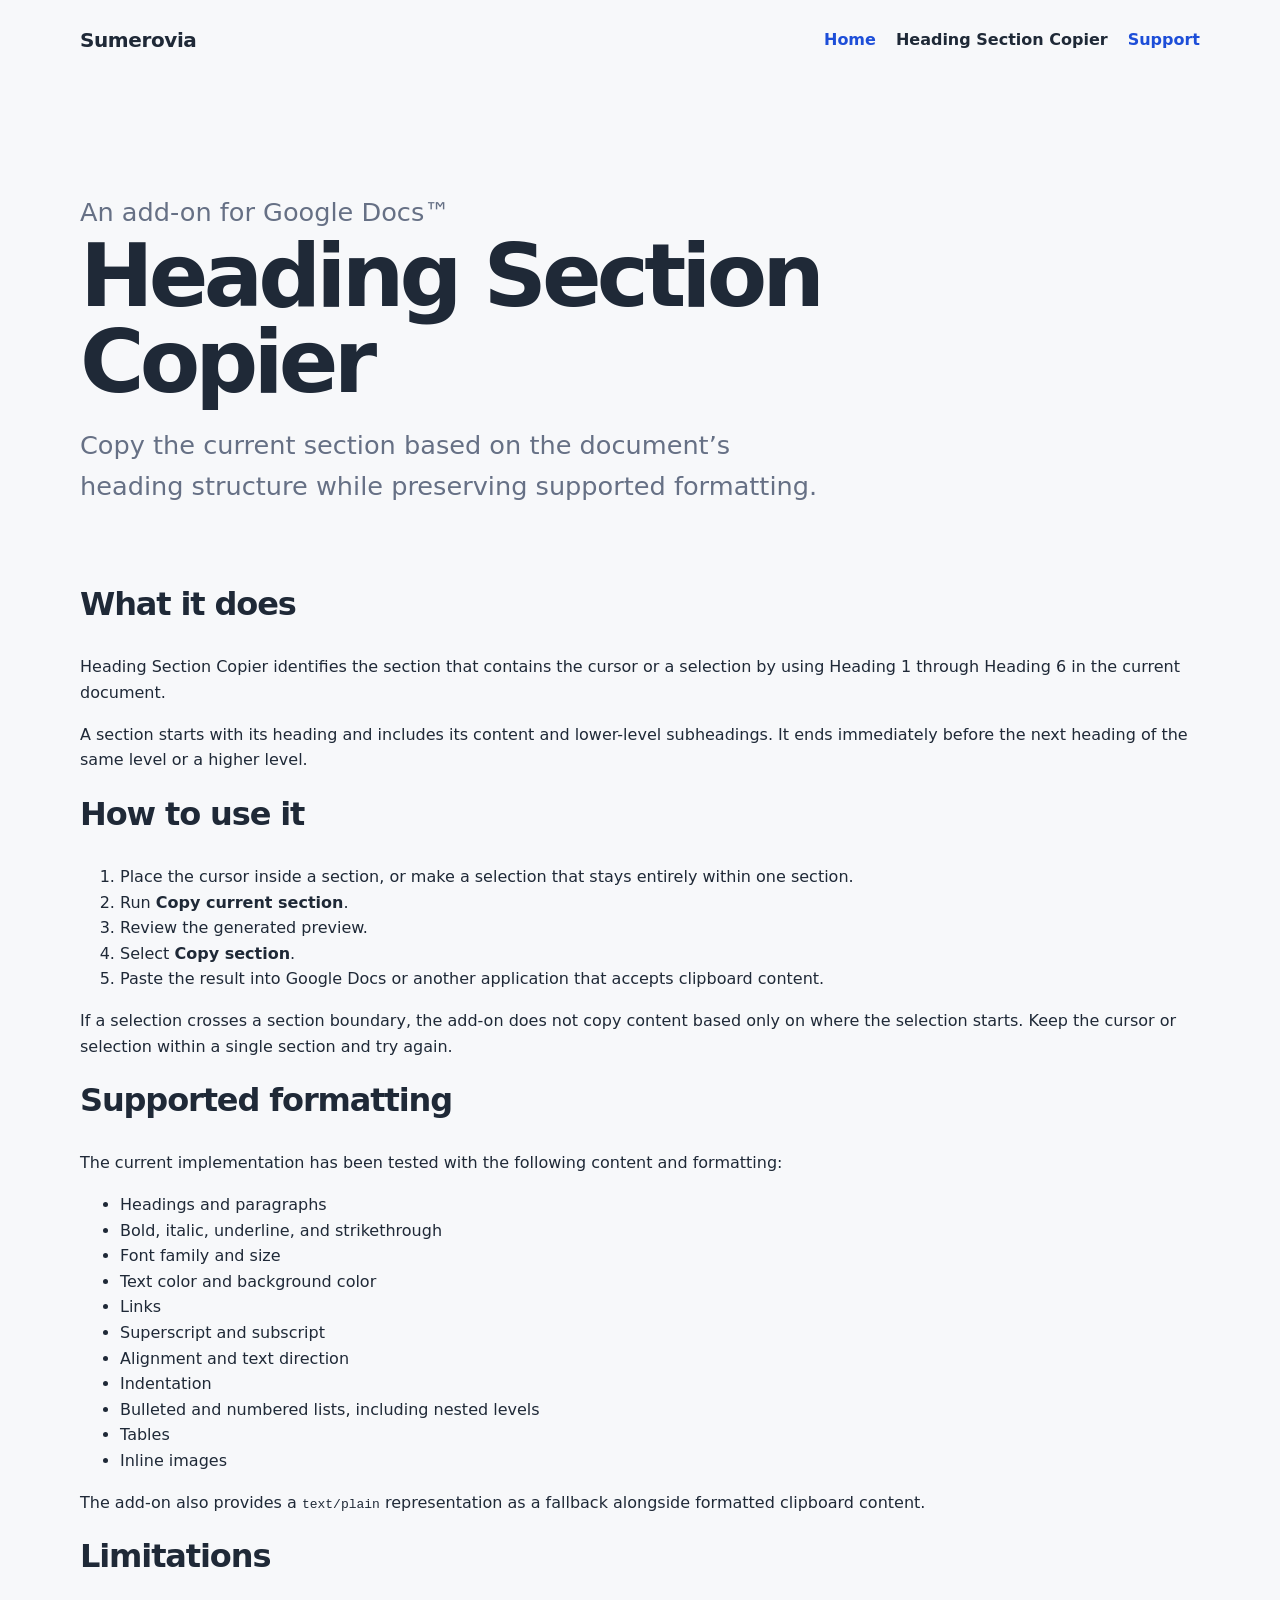
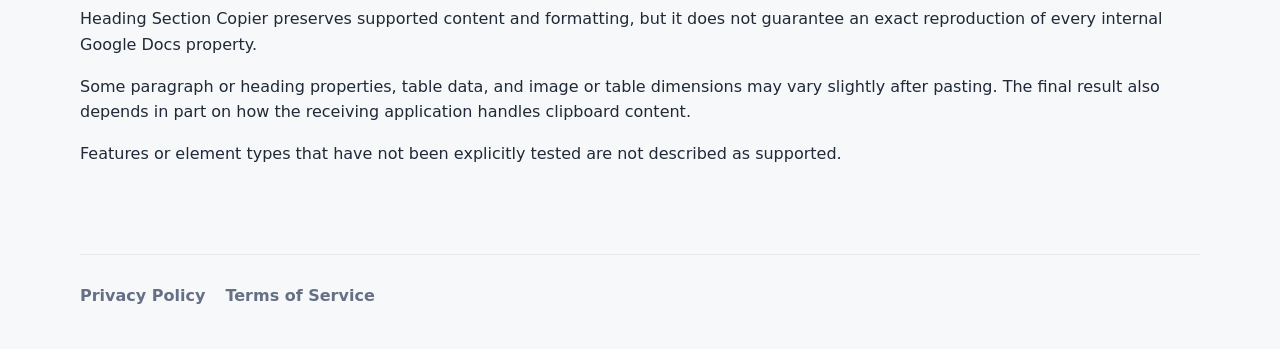
==== heading-section-copier/index.html @ 84217410 "Add Heading Section Copier product page" ====
<!DOCTYPE html>
<html lang="en">
<head>
  <meta charset="UTF-8">
  <meta name="viewport" content="width=device-width, initial-scale=1.0">

  <title>Heading Section Copier</title>

  <meta
    name="description"
    content="Heading Section Copier is an add-on for Google Docs™ that copies the current section based on the document’s heading structure while preserving supported formatting."
  >

  <link rel="stylesheet" href="/assets/css/styles.css">
</head>

<body>
  <header>
    <nav aria-label="Main navigation">
      <a href="/" aria-label="Sumerovia home">Sumerovia</a>

      <div>
        <a href="/">Home</a>
        <a href="/heading-section-copier/" aria-current="page">Heading Section Copier</a>
        <a href="/support/">Support</a>
      </div>
    </nav>
  </header>

  <main>
    <section>
      <p>An add-on for Google Docs™</p>
      <h1>Heading Section Copier</h1>
      <p>
        Copy the current section based on the document’s heading structure
        while preserving supported formatting.
      </p>
    </section>

    <section>
      <h2>What it does</h2>

      <p>
        Heading Section Copier identifies the section that contains the cursor
        or a selection by using Heading 1 through Heading 6 in the current
        document.
      </p>

      <p>
        A section starts with its heading and includes its content and
        lower-level subheadings. It ends immediately before the next heading
        of the same level or a higher level.
      </p>
    </section>

    <section>
      <h2>How to use it</h2>

      <ol>
        <li>
          Place the cursor inside a section, or make a selection that stays
          entirely within one section.
        </li>
        <li>Run <strong>Copy current section</strong>.</li>
        <li>Review the generated preview.</li>
        <li>Select <strong>Copy section</strong>.</li>
        <li>
          Paste the result into Google Docs or another application that accepts
          clipboard content.
        </li>
      </ol>

      <p>
        If a selection crosses a section boundary, the add-on does not copy
        content based only on where the selection starts. Keep the cursor or
        selection within a single section and try again.
      </p>
    </section>

    <section>
      <h2>Supported formatting</h2>

      <p>
        The current implementation has been tested with the following content
        and formatting:
      </p>

      <ul>
        <li>Headings and paragraphs</li>
        <li>Bold, italic, underline, and strikethrough</li>
        <li>Font family and size</li>
        <li>Text color and background color</li>
        <li>Links</li>
        <li>Superscript and subscript</li>
        <li>Alignment and text direction</li>
        <li>Indentation</li>
        <li>Bulleted and numbered lists, including nested levels</li>
        <li>Tables</li>
        <li>Inline images</li>
      </ul>

      <p>
        The add-on also provides a <code>text/plain</code> representation as a
        fallback alongside formatted clipboard content.
      </p>
    </section>

    <section>
      <h2>Limitations</h2>

      <p>
        Heading Section Copier preserves supported content and formatting, but
        it does not guarantee an exact reproduction of every internal Google
        Docs property.
      </p>

      <p>
        Some paragraph or heading properties, table data, and image or table
        dimensions may vary slightly after pasting. The final result also
        depends in part on how the receiving application handles clipboard
        content.
      </p>

      <p>
        Features or element types that have not been explicitly tested are not
        described as supported.
      </p>
    </section>
  </main>

  <footer>
    <nav aria-label="Legal">
      <a href="/privacy/">Privacy Policy</a>
      <a href="/terms/">Terms of Service</a>
    </nav>
  </footer>
</body>
</html>
---- assets/css/styles.css ----
:root {
  --bg: #f7f8fa;
  --surface: #ffffff;
  --text: #1f2937;
  --muted: #667085;
  --border: #e5e7eb;
  --accent: #1d4ed8;
  --accent-hover: #1e40af;
  --max-width: 1120px;
  --radius: 16px;
  --shadow: 0 12px 32px rgba(15, 23, 42, 0.08);
}

* {
  box-sizing: border-box;
}

html {
  scroll-behavior: smooth;
}

body {
  margin: 0;
  background: var(--bg);
  color: var(--text);
  font-family:
    Inter,
    ui-sans-serif,
    system-ui,
    -apple-system,
    BlinkMacSystemFont,
    "Segoe UI",
    sans-serif;
  line-height: 1.6;
}

a {
  color: var(--accent);
  text-decoration: none;
}

a:hover {
  color: var(--accent-hover);
}

header,
main,
footer {
  width: min(100% - 32px, var(--max-width));
  margin-inline: auto;
}

header {
  padding: 24px 0;
}

header nav {
  display: flex;
  align-items: center;
  justify-content: space-between;
  gap: 24px;
}

header nav > a:first-child {
  color: var(--text);
  font-size: 1.25rem;
  font-weight: 700;
  letter-spacing: -0.02em;
}

header nav > div {
  display: flex;
  flex-wrap: wrap;
  gap: 20px;
}

header nav a {
  font-weight: 600;
}

header nav a[aria-current="page"] {
  color: var(--text);
}

main {
  padding: 56px 0 72px;
}

main > section:first-child {
  max-width: 760px;
  padding: 56px 0 72px;
}

h1,
h2,
h3,
p {
  margin-top: 0;
}

h1 {
  margin-bottom: 20px;
  font-size: clamp(3rem, 9vw, 5.5rem);
  line-height: 0.98;
  letter-spacing: -0.055em;
}

main > section:first-child p {
  margin-bottom: 0;
  color: var(--muted);
  font-size: clamp(1.2rem, 3vw, 1.6rem);
}

h2 {
  margin-bottom: 24px;
  font-size: 2rem;
  letter-spacing: -0.035em;
}

article {
  max-width: 720px;
  padding: 32px;
  background: var(--surface);
  border: 1px solid var(--border);
  border-radius: var(--radius);
  box-shadow: var(--shadow);
}

article h3 {
  margin-bottom: 10px;
  font-size: 1.5rem;
  letter-spacing: -0.025em;
}

article p {
  color: var(--muted);
}

article p:last-of-type {
  margin-bottom: 24px;
}

article > a {
  display: inline-flex;
  align-items: center;
  min-height: 44px;
  padding: 10px 16px;
  color: #ffffff;
  background: var(--accent);
  border-radius: 10px;
  font-weight: 700;
}

article > a:hover {
  color: #ffffff;
  background: var(--accent-hover);
}

footer {
  padding: 28px 0 40px;
  border-top: 1px solid var(--border);
}

footer nav {
  display: flex;
  flex-wrap: wrap;
  gap: 20px;
}

footer a {
  color: var(--muted);
  font-weight: 600;
}

footer a:hover {
  color: var(--text);
}

a:focus-visible {
  outline: 3px solid rgba(29, 78, 216, 0.35);
  outline-offset: 3px;
}

@media (max-width: 720px) {
  header nav {
    align-items: flex-start;
    flex-direction: column;
  }

  header nav > div {
    gap: 14px 18px;
  }

  main {
    padding-top: 20px;
  }

  main > section:first-child {
    padding: 40px 0 56px;
  }

  article {
    padding: 24px;
  }
}
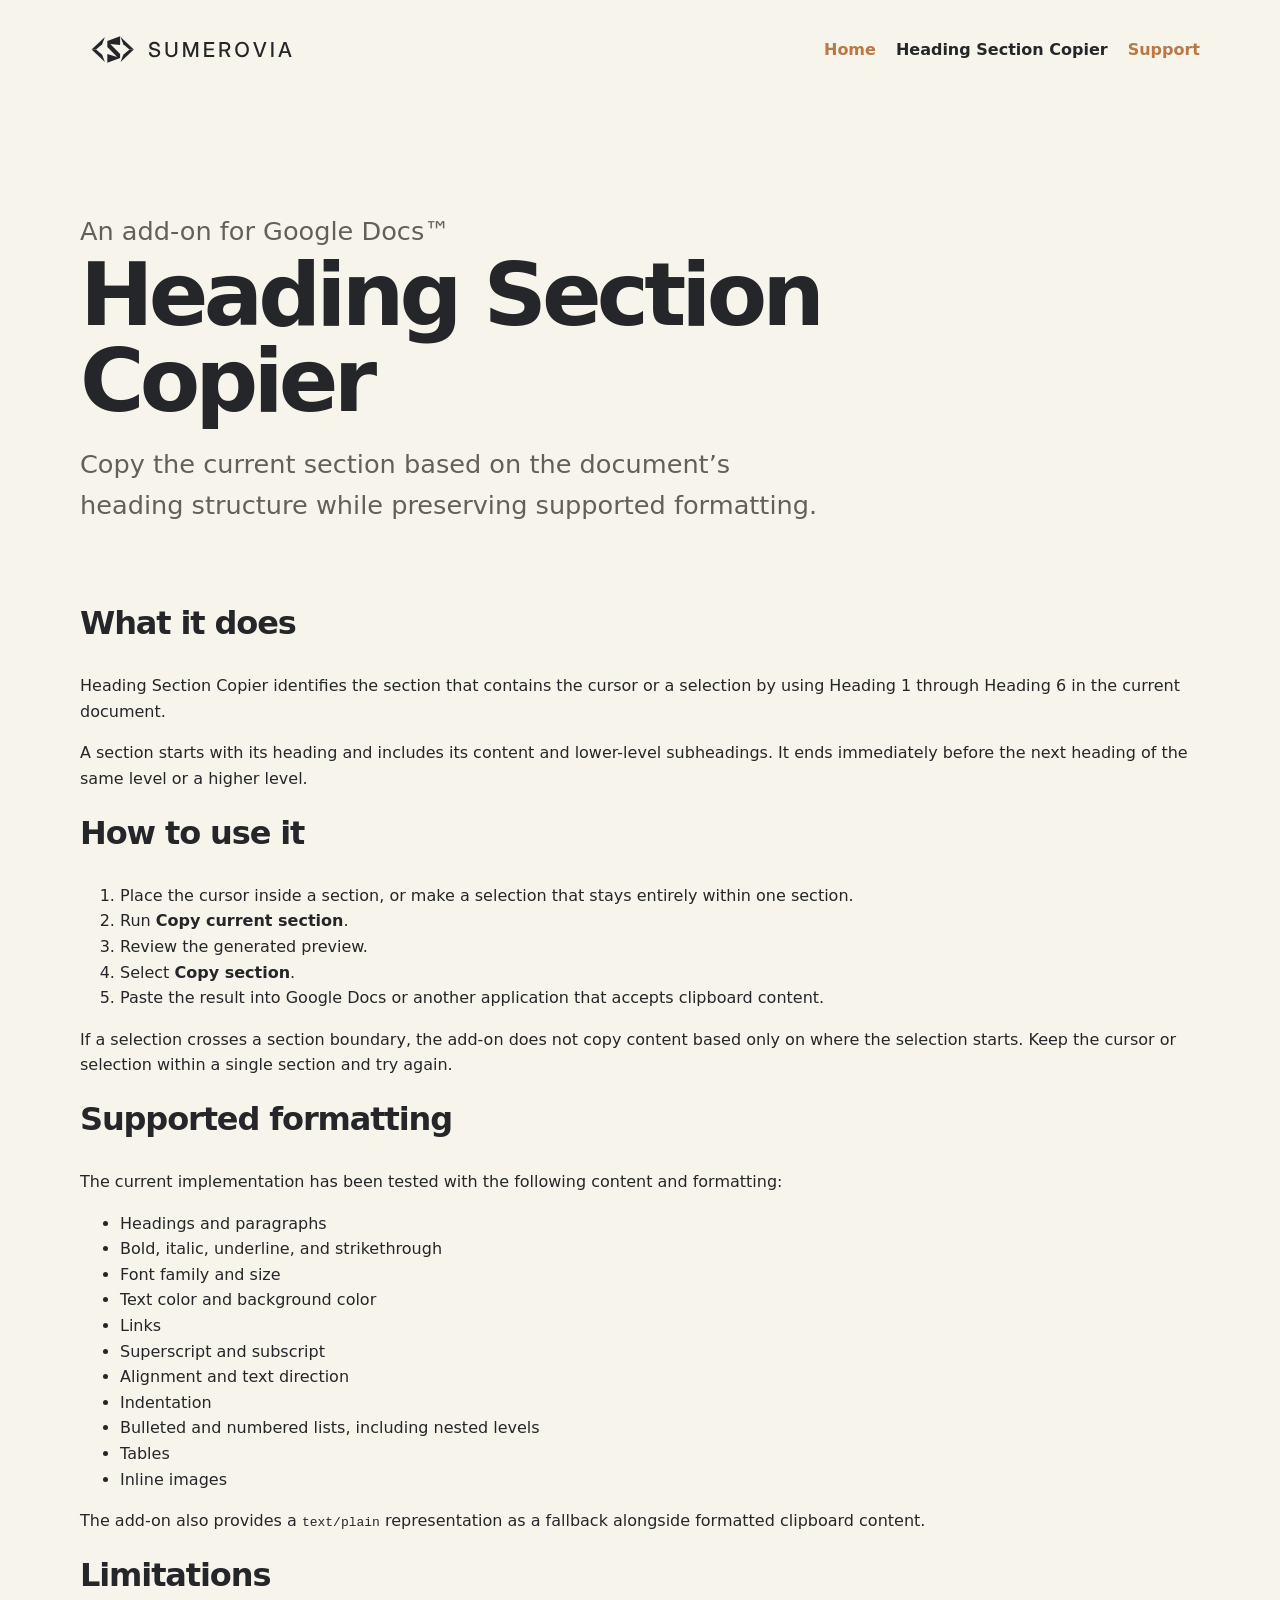
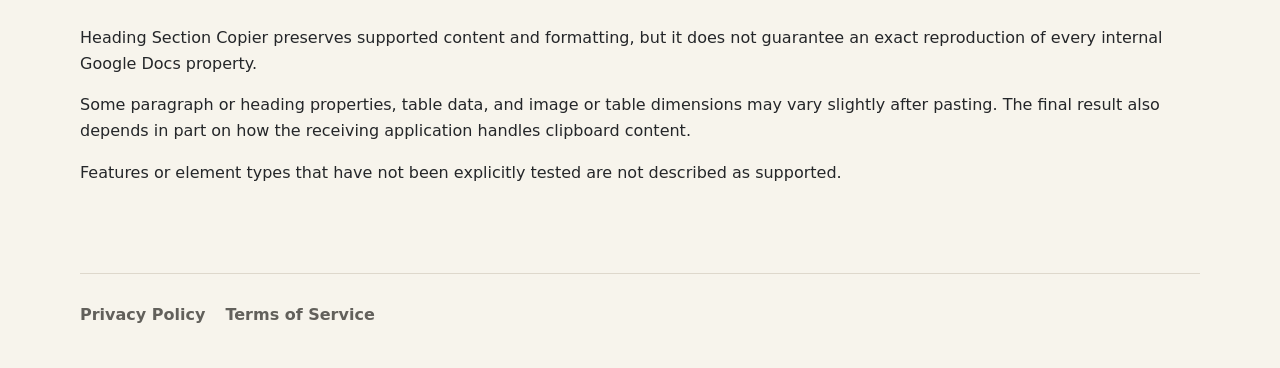
==== commit 2cc357cd: "Preview Sumerovia brand identity on site" ====
--- a/heading-section-copier/index.html
+++ b/heading-section-copier/index.html
@@ -11,13 +11,24 @@
     content="Heading Section Copier is an add-on for Google Docs™ that copies the current section based on the document’s heading structure while preserving supported formatting."
   >
 
+  <link rel="icon" href="/assets/brand/favicon/favicon.ico" sizes="any">
+  <link rel="icon" type="image/png" sizes="16x16" href="/assets/brand/favicon/favicon-16.png">
+  <link rel="icon" type="image/png" sizes="32x32" href="/assets/brand/favicon/favicon-32.png">
   <link rel="stylesheet" href="/assets/css/styles.css">
 </head>
 
 <body>
   <header>
     <nav aria-label="Main navigation">
-      <a href="/" aria-label="Sumerovia home">Sumerovia</a>
+      <a href="/" aria-label="Sumerovia home">
+        <img
+          class="brand-logo"
+          src="/assets/brand/sumerovia-horizontal-charcoal.svg"
+          alt="Sumerovia"
+          width="420"
+          height="104"
+        >
+      </a>
 
       <div>
         <a href="/">Home</a>
--- a/assets/css/styles.css
+++ b/assets/css/styles.css
@@ -1,11 +1,11 @@
 :root {
-  --bg: #f7f8fa;
+  --bg: #f7f4ec;
   --surface: #ffffff;
-  --text: #1f2937;
-  --muted: #667085;
-  --border: #e5e7eb;
-  --accent: #1d4ed8;
-  --accent-hover: #1e40af;
+  --text: #242629;
+  --muted: #62605b;
+  --border: #ded8cc;
+  --accent: #b97845;
+  --accent-hover: #965d33;
   --max-width: 1120px;
   --radius: 16px;
   --shadow: 0 12px 32px rgba(15, 23, 42, 0.08);
@@ -62,10 +62,15 @@
 }
 
 header nav > a:first-child {
-  color: var(--text);
-  font-size: 1.25rem;
-  font-weight: 700;
-  letter-spacing: -0.02em;
+  display: inline-flex;
+  align-items: center;
+  flex: 0 0 auto;
+}
+
+.brand-logo {
+  display: block;
+  width: clamp(168px, 20vw, 220px);
+  height: auto;
 }
 
 header nav > div {
@@ -177,7 +182,7 @@
 }
 
 a:focus-visible {
-  outline: 3px solid rgba(29, 78, 216, 0.35);
+  outline: 3px solid rgba(185, 120, 69, 0.42);
   outline-offset: 3px;
 }
 
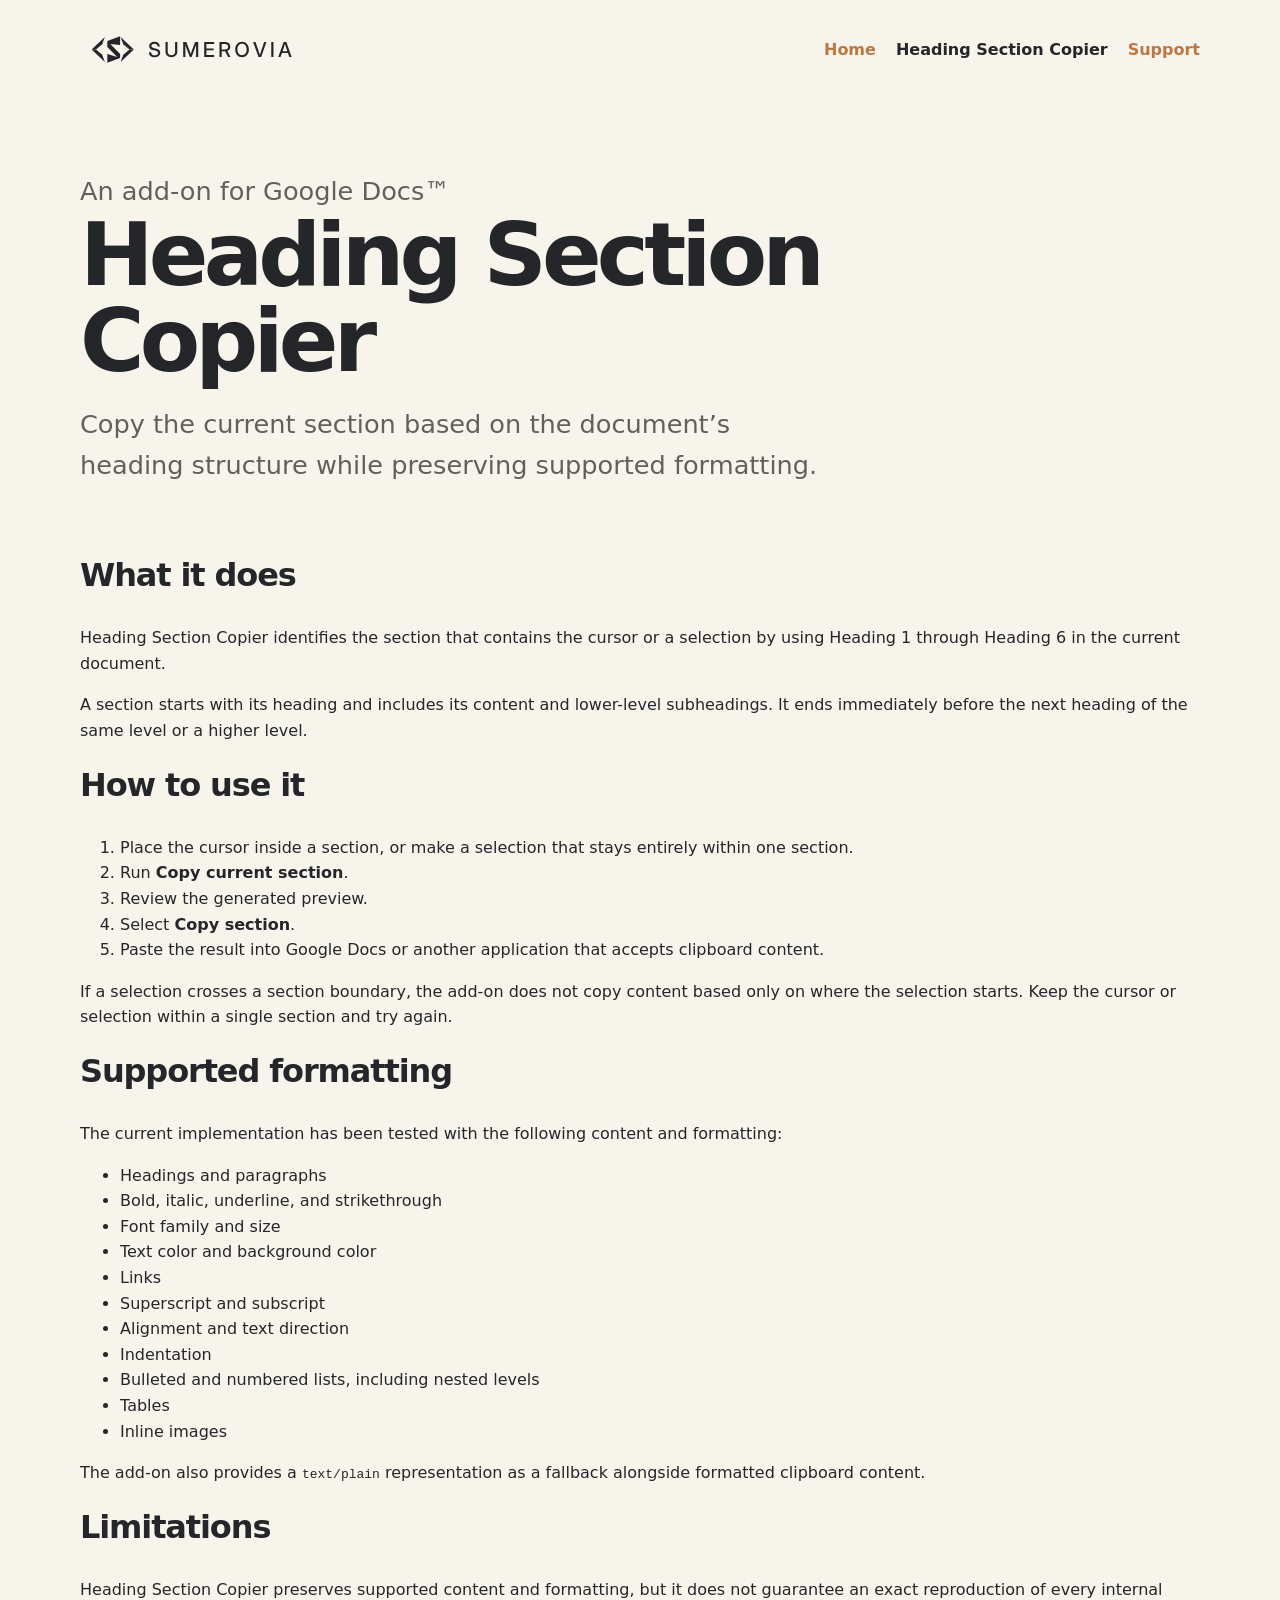
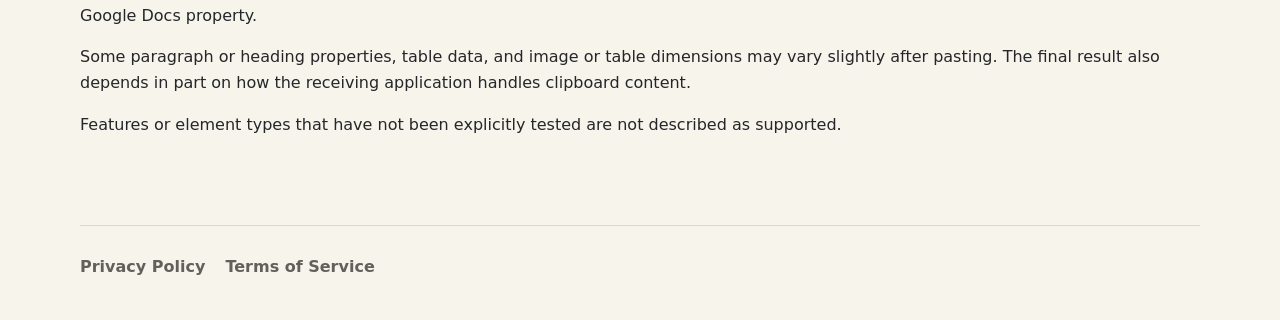
==== commit 5d32ac35: "Improve spacing and support dark mode" ====
--- a/heading-section-copier/index.html
+++ b/heading-section-copier/index.html
@@ -21,13 +21,19 @@
   <header>
     <nav aria-label="Main navigation">
       <a href="/" aria-label="Sumerovia home">
-        <img
-          class="brand-logo"
-          src="/assets/brand/sumerovia-horizontal-charcoal.svg"
-          alt="Sumerovia"
-          width="420"
-          height="104"
-        >
+        <picture>
+          <source
+            srcset="/assets/brand/sumerovia-horizontal-ivory.svg"
+            media="(prefers-color-scheme: dark)"
+          >
+          <img
+            class="brand-logo"
+            src="/assets/brand/sumerovia-horizontal-charcoal.svg"
+            alt="Sumerovia"
+            width="420"
+            height="104"
+          >
+        </picture>
       </a>
 
       <div>
--- a/assets/css/styles.css
+++ b/assets/css/styles.css
@@ -1,4 +1,5 @@
 :root {
+  color-scheme: light dark;
   --bg: #f7f4ec;
   --surface: #ffffff;
   --text: #242629;
@@ -88,12 +89,12 @@
 }
 
 main {
-  padding: 56px 0 72px;
+  padding: 32px 0 72px;
 }
 
 main > section:first-child {
   max-width: 760px;
-  padding: 56px 0 72px;
+  padding: 40px 0 64px;
 }
 
 h1,
@@ -186,6 +187,19 @@
   outline-offset: 3px;
 }
 
+@media (prefers-color-scheme: dark) {
+  :root {
+    --bg: #1f2328;
+    --surface: #242629;
+    --text: #f7f4ec;
+    --muted: #c9c2b6;
+    --border: #46494d;
+    --accent: #d89a68;
+    --accent-hover: #edb98e;
+    --shadow: none;
+  }
+}
+
 @media (max-width: 720px) {
   header nav {
     align-items: flex-start;
@@ -197,11 +211,11 @@
   }
 
   main {
-    padding-top: 20px;
+    padding-top: 12px;
   }
 
   main > section:first-child {
-    padding: 40px 0 56px;
+    padding: 28px 0 48px;
   }
 
   article {
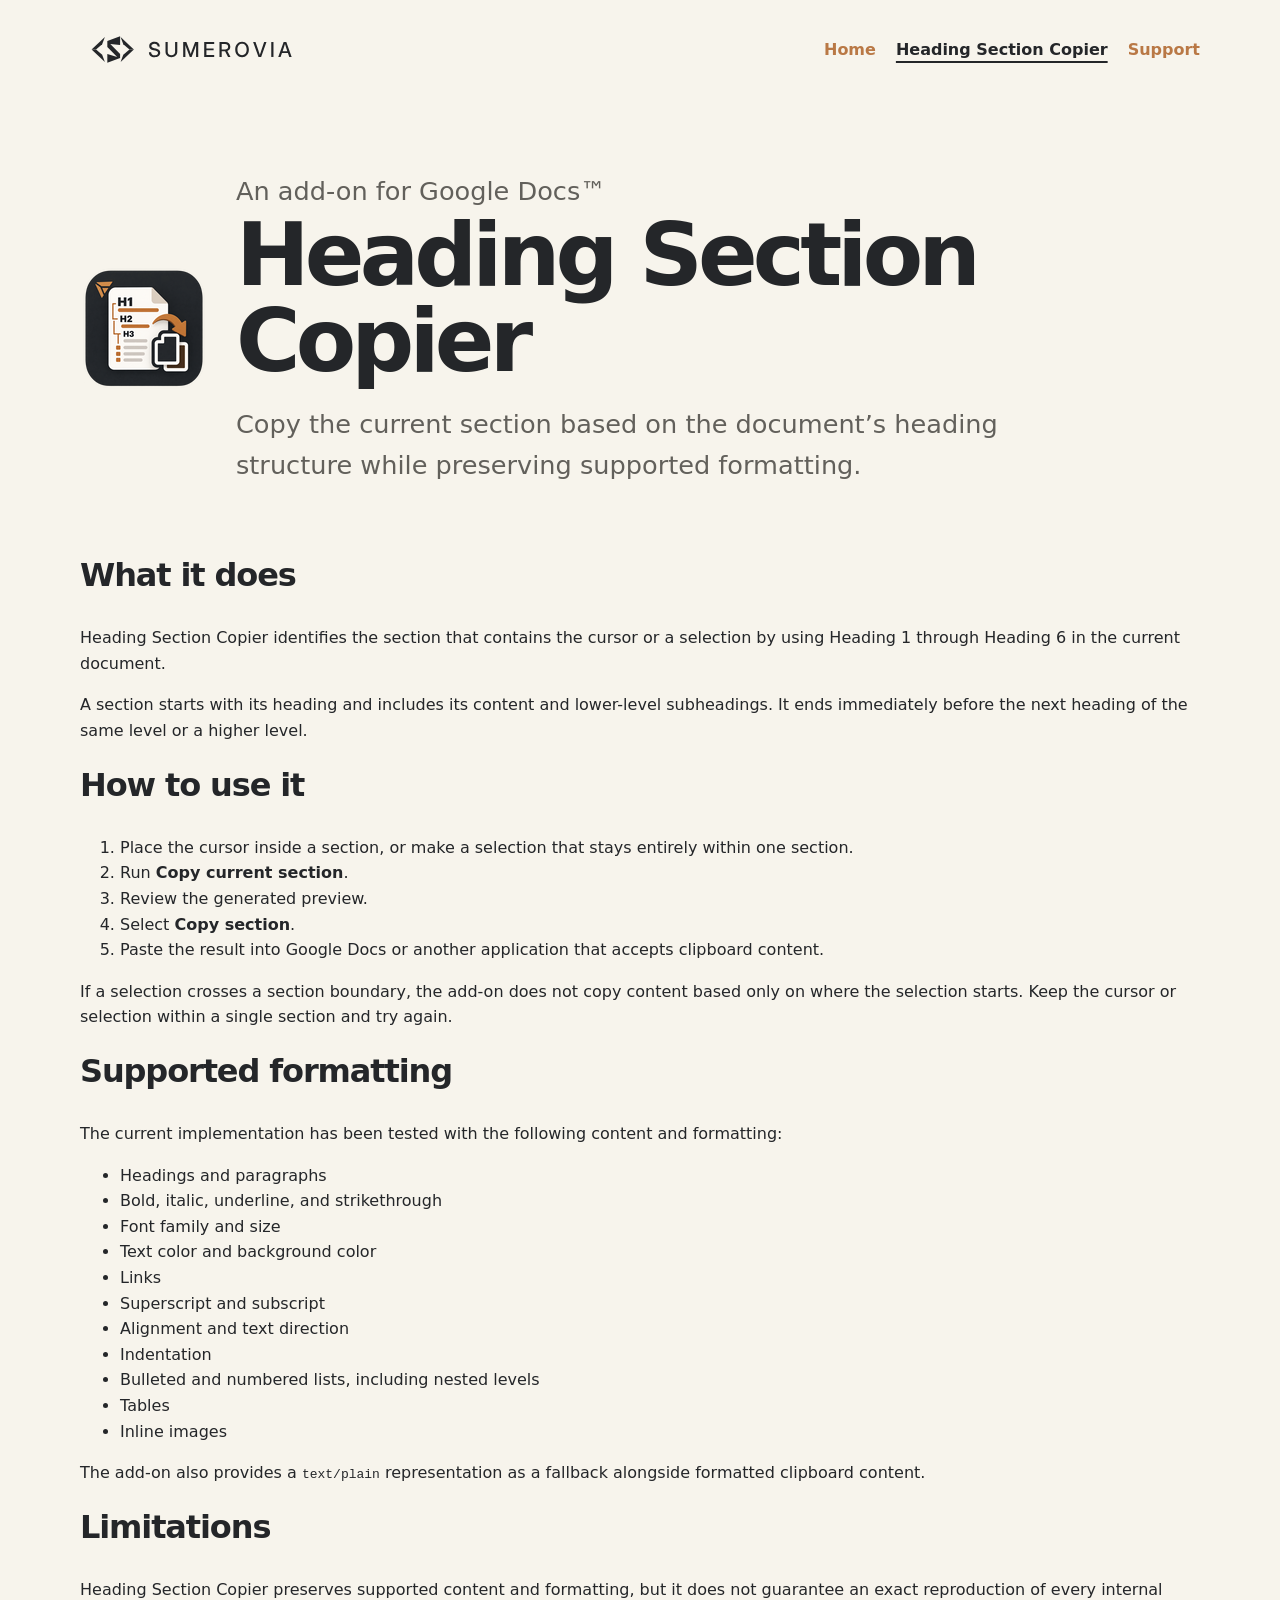
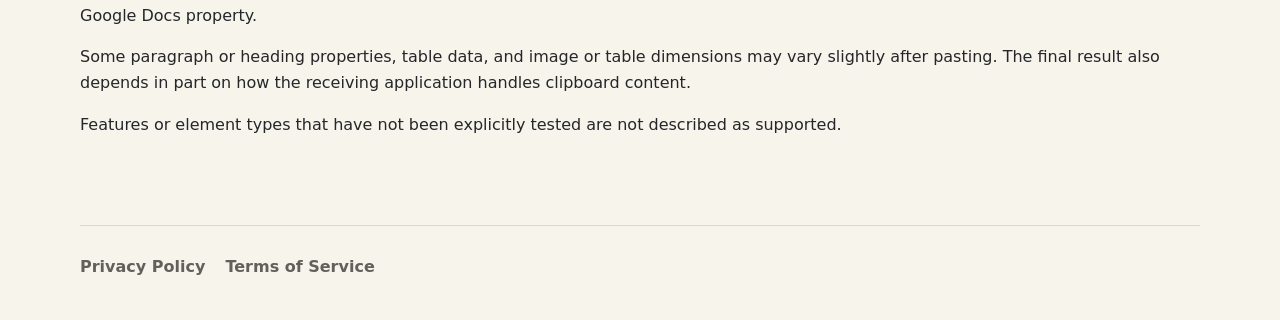
==== commit a8e09528: "Add Heading Section Copier product icon" ====
--- a/heading-section-copier/index.html
+++ b/heading-section-copier/index.html
@@ -45,13 +45,23 @@
   </header>
 
   <main>
-    <section>
-      <p>An add-on for Google Docs™</p>
-      <h1>Heading Section Copier</h1>
-      <p>
-        Copy the current section based on the document’s heading structure
-        while preserving supported formatting.
-      </p>
+    <section class="product-hero">
+      <img
+        class="product-icon"
+        src="/assets/products/heading-section-copier/icon-128.png"
+        alt=""
+        width="128"
+        height="128"
+      >
+
+      <div>
+        <p>An add-on for Google Docs™</p>
+        <h1>Heading Section Copier</h1>
+        <p>
+          Copy the current section based on the document’s heading structure
+          while preserving supported formatting.
+        </p>
+      </div>
     </section>
 
     <section>
--- a/assets/css/styles.css
+++ b/assets/css/styles.css
@@ -84,8 +84,21 @@
   font-weight: 600;
 }
 
-header nav a[aria-current="page"] {
+header nav > div a,
+header nav > div a:visited {
+  color: var(--accent);
+}
+
+header nav > div a:hover {
+  color: var(--accent-hover);
+}
+
+header nav > div a[aria-current="page"],
+header nav > div a[aria-current="page"]:visited {
   color: var(--text);
+  text-decoration: underline;
+  text-decoration-thickness: 2px;
+  text-underline-offset: 6px;
 }
 
 main {
@@ -93,8 +106,21 @@
 }
 
 main > section:first-child {
-  max-width: 760px;
+  max-width: 920px;
   padding: 40px 0 64px;
+}
+
+.product-hero {
+  display: grid;
+  grid-template-columns: auto minmax(0, 1fr);
+  align-items: center;
+  gap: 28px;
+}
+
+.product-icon {
+  display: block;
+  width: 128px;
+  height: 128px;
 }
 
 h1,
@@ -218,6 +244,16 @@
     padding: 28px 0 48px;
   }
 
+  .product-hero {
+    grid-template-columns: 1fr;
+    gap: 20px;
+  }
+
+  .product-icon {
+    width: 96px;
+    height: 96px;
+  }
+
   article {
     padding: 24px;
   }
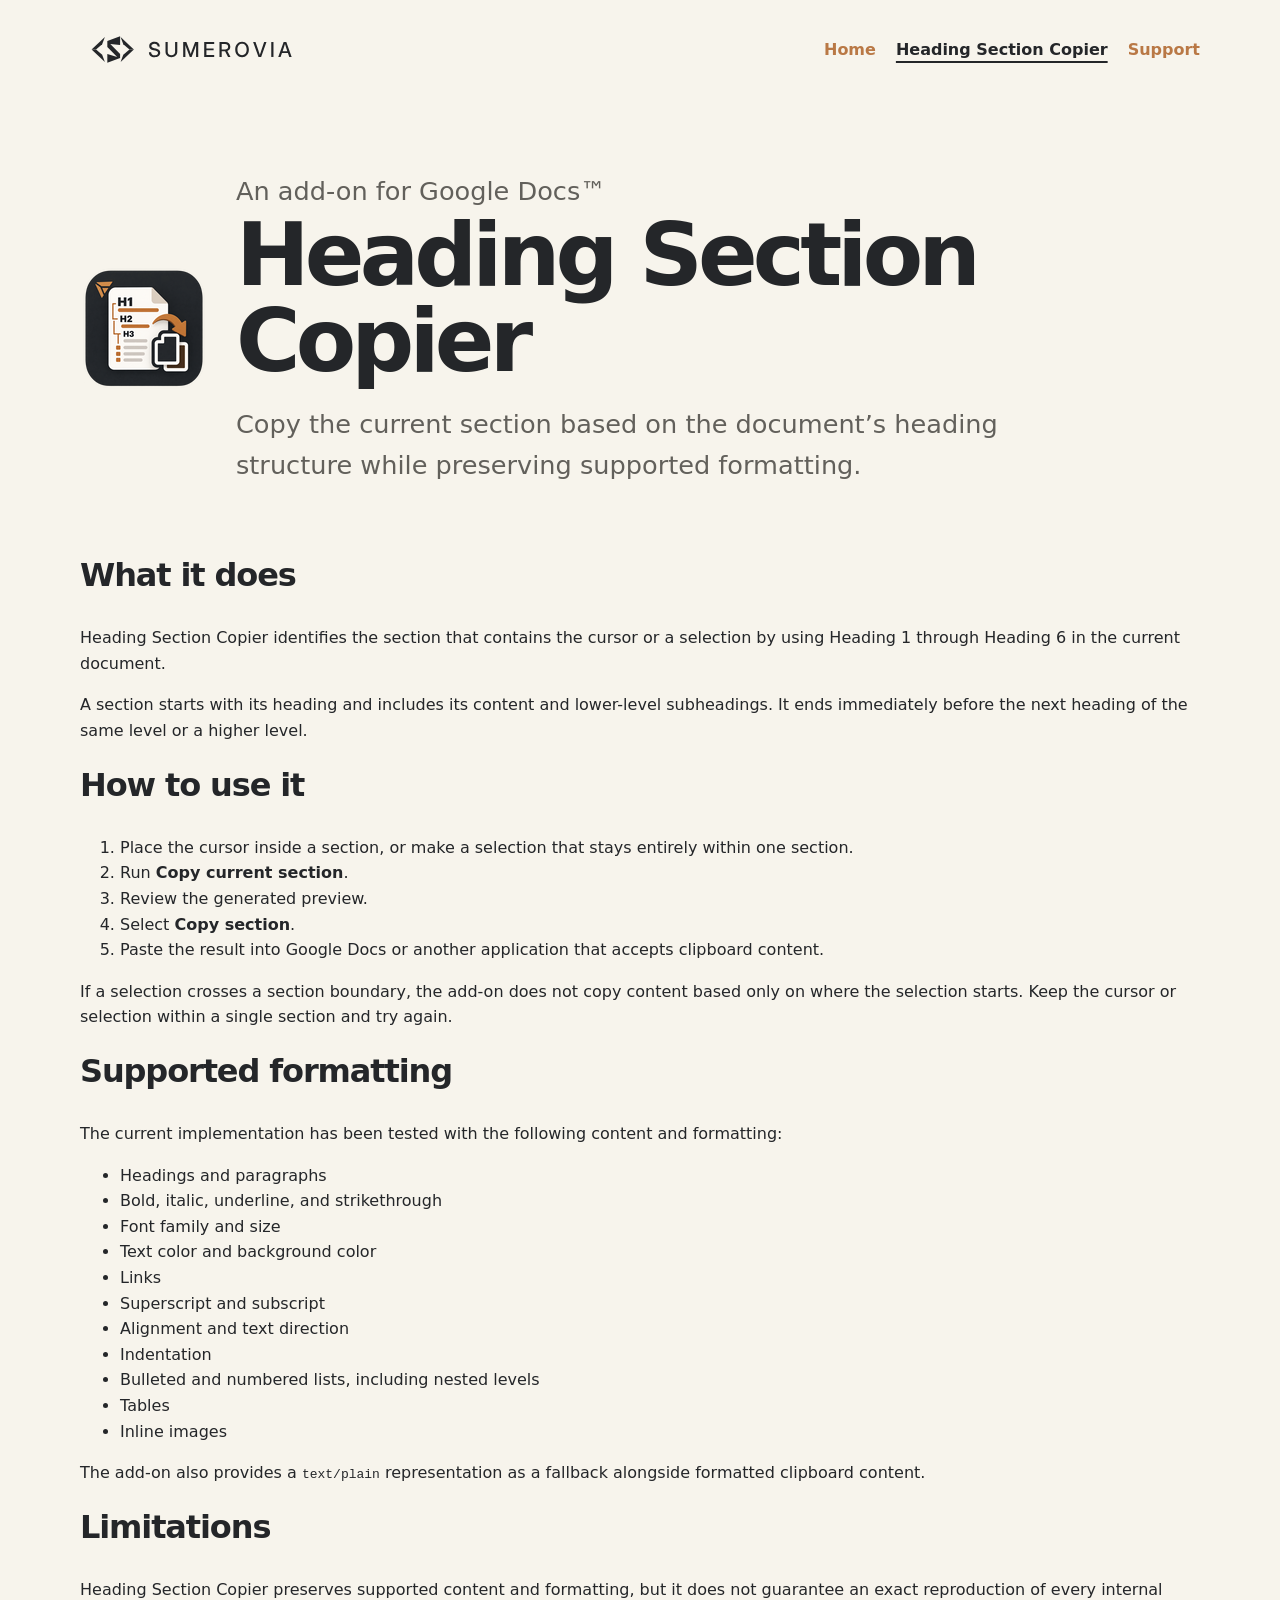
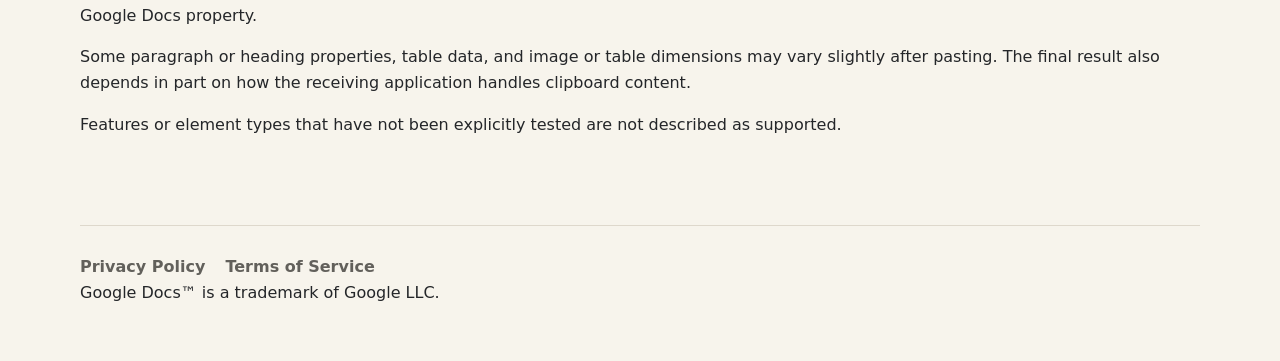
==== commit 95a0e963: "Add Google Docs trademark attribution" ====
--- a/heading-section-copier/index.html
+++ b/heading-section-copier/index.html
@@ -11,9 +11,14 @@
     content="Heading Section Copier is an add-on for Google Docs™ that copies the current section based on the document’s heading structure while preserving supported formatting."
   >
 
-  <link rel="icon" href="/assets/brand/favicon/favicon.ico" sizes="any">
-  <link rel="icon" type="image/png" sizes="16x16" href="/assets/brand/favicon/favicon-16.png">
-  <link rel="icon" type="image/png" sizes="32x32" href="/assets/brand/favicon/favicon-32.png">
+  <link
+    id="site-favicon"
+    rel="icon"
+    type="image/png"
+    sizes="32x32"
+    href="/assets/brand/favicon/favicon-32.png"
+  >
+  <script src="/assets/js/favicon.js"></script>
   <link rel="stylesheet" href="/assets/css/styles.css">
 </head>
 
@@ -160,6 +165,7 @@
       <a href="/privacy/">Privacy Policy</a>
       <a href="/terms/">Terms of Service</a>
     </nav>
+    <p>Google Docs™ is a trademark of Google LLC.</p>
   </footer>
 </body>
 </html>
